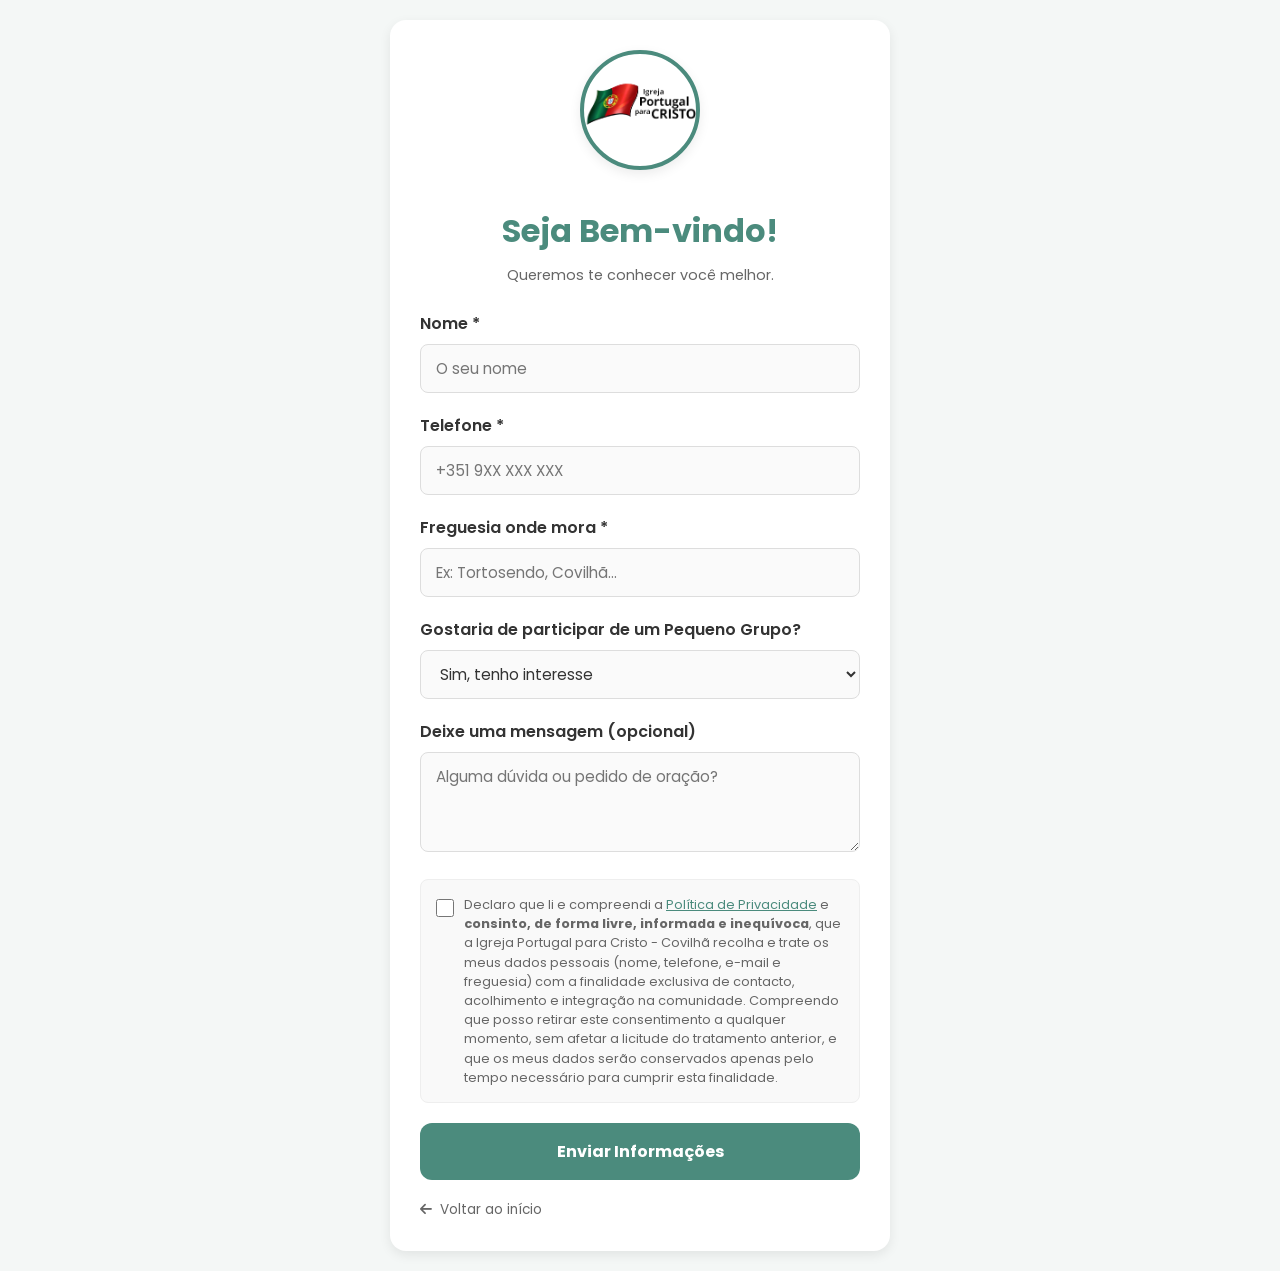
==== formulario.html @ 713c803d "feat forms" ====
<!doctype html>
<html lang="pt-PT">
  <head>
    <meta charset="UTF-8" />
    <meta name="viewport" content="width=device-width, initial-scale=1.0" />
    <title>Novo aqui? - IPPC Covilhã</title>
    <link rel="preconnect" href="https://fonts.googleapis.com" />
    <link rel="preconnect" href="https://fonts.gstatic.com" crossorigin />
    <link
      href="https://fonts.googleapis.com/css2?family=Poppins:wght@400;600;700&display=swap"
      rel="stylesheet"
    />
    <link
      rel="stylesheet"
      href="https://cdnjs.cloudflare.com/ajax/libs/font-awesome/6.4.0/css/all.min.css"
    />
    <link rel="stylesheet" href="style.css" />
  </head>

  <body>
    <main class="container">
      <div class="form-container">
        <!-- Logo -->
        <header class="form-header">
          <img
            src="./assets/IPPC_logo_noBG.png"
            alt="Logo IPP Covilhã"
            class="profile-img"
          />
        </header>

        <h1>Seja Bem-vindo!</h1>
        <p class="subtitle">Queremos te conhecer você melhor.</p>

        <form action="https://api.web3forms.com/submit" method="POST">
          <!-- Chave de acesso do Web3Forms  -->
          <input type="hidden" name="access_key" value="SUA_CHAVE_AQUI" />

          <!-- Nome do remetente que aparecerá no e-mail -->
          <input
            type="hidden"
            name="subject"
            value="Novo Visitante - IPPC Covilhã"
          />
          <input type="hidden" name="from_name" value="Site IPPC Covilhã" />

          <!-- Nome -->
          <div class="form-group">
            <label for="nome">Nome *</label>
            <input
              type="text"
              name="nome"
              id="nome"
              placeholder="O seu nome"
              required
            />
          </div>

          <!-- Telefone -->
          <div class="form-group">
            <label for="telefone">Telefone *</label>
            <input
              type="tel"
              name="telefone"
              id="telefone"
              placeholder="+351 9XX XXX XXX"
              required
            />
          </div>

          <!-- Freguesia -->
          <div class="form-group">
            <label for="freguesia">Freguesia onde mora *</label>
            <input
              type="text"
              name="freguesia"
              id="freguesia"
              placeholder="Ex: Tortosendo, Covilhã..."
              required
            />
          </div>

          <!-- Participar de Pequeno Grupo -->
          <div class="form-group">
            <label for="pequeno_grupo"
              >Gostaria de participar de um Pequeno Grupo?</label
            >
            <select name="pequeno_grupo" id="pequeno_grupo">
              <option value="Sim">Sim, tenho interesse</option>
              <option value="Não">Não, obrigado</option>
              <option value="Talvez">Talvez, gostaria de saber mais</option>
            </select>
          </div>

          <!-- Mensagem -->
          <div class="form-group">
            <label for="mensagem">Deixe uma mensagem (opcional)</label>
            <textarea
              name="mensagem"
              id="mensagem"
              placeholder="Alguma dúvida ou pedido de oração?"
            ></textarea>
          </div>

          <!-- Consentimento RGPD -->
          <div class="consent-group">
            <input
              type="checkbox"
              name="consentimento_rgpd"
              id="consentimento_rgpd"
              value="Sim"
              required
            />
            <label for="consentimento_rgpd">
              Declaro que li e compreendi a
              <a href="politica-privacidade.html" target="_blank"
                >Política de Privacidade</a
              >
              e
              <strong>consinto, de forma livre, informada e inequívoca</strong>,
              que a Igreja Portugal para Cristo - Covilhã recolha e trate os
              meus dados pessoais (nome, telefone, e-mail e freguesia) com a
              finalidade exclusiva de contacto, acolhimento e integração na
              comunidade. Compreendo que posso retirar este consentimento a
              qualquer momento, sem afetar a licitude do tratamento anterior, e
              que os meus dados serão conservados apenas pelo tempo necessário
              para cumprir esta finalidade.
            </label>
          </div>

          <!-- Botão de Envio -->
          <button type="submit" class="btn-submit">Enviar Informações</button>
        </form>

        <a href="index.html" class="btn-back">
          <i class="fas fa-arrow-left"></i> Voltar ao início
        </a>
      </div>
    </main>
  </body>
</html>
---- style.css ----
/*
   VARIÁVEIS DE TEMA PADRÃO
 */
:root {
  --bg-color: #f4f7f6;
  --card-bg: #ffffff;
  --text-color: #333333;
  --text-light: #666666;
  --primary-color: #4b8b7d;
  --shadow: 0 4px 12px rgba(0, 0, 0, 0.08);
  --transition-speed: 0.3s;
}

/* Tema de Natal */
body.theme-christmas {
  --bg-color: #fff3e0;
  --card-bg: #ffffff;
  --text-color: #3e2723;
  --text-light: #5d4037;
  --primary-color: #d32f2f;
}

/* Tema de Páscoa */
body.theme-easter {
  --bg-color: #f3e5f5;
  --card-bg: #ffffff;
  --text-color: #4a148c;
  --text-light: #6a1b9a;
  --primary-color: #9c27b0;
}

/*
   RESET E ESTILOS GERAIS
 */
* {
  margin: 0;
  padding: 0;
  box-sizing: border-box;
}

body {
  font-family: "Poppins", sans-serif;
  background-color: var(--bg-color);
  color: var(--text-color);
  display: flex;
  justify-content: center;
  align-items: center;
  min-height: 100vh;
  padding: 20px;
  transition:
    background-color var(--transition-speed) ease,
    color var(--transition-speed) ease;
}

.container {
  width: 100%;
  max-width: 500px; /* Unificado com o form-container */
  text-align: center;
  animation: fadeIn 0.8s ease-out;
}

/*
   CARD PRINCIPAL (Página de Links)
 */
.page-card {
  width: 100%;
  text-align: center;
  background-color: var(--card-bg);
  padding: 30px;
  border-radius: 16px;
  box-shadow: var(--shadow);
  transition: background-color var(--transition-speed) ease;
}

/*
   CABEÇALHO (Perfil)
 */
.header {
  margin-bottom: 30px;
}

.profile-img {
  width: 120px;
  height: 120px;
  border-radius: 50%;
  object-fit: cover;
  border: 4px solid var(--primary-color);
  margin-bottom: 15px;
  box-shadow: var(--shadow);
  transition: border-color var(--transition-speed) ease;
}

.profile-name {
  font-size: 1.5rem;
  font-weight: 700;
  margin-bottom: 10px;
  color: var(--primary-color);
  transition: color var(--transition-speed) ease;
}

.profile-bio {
  font-size: 0.95rem;
  color: var(--text-light);
  line-height: 1.6;
  transition: color var(--transition-speed) ease;
}

/*
   SEÇÃO DE LINKS
 */
.links-section {
  display: flex;
  flex-direction: column;
  gap: 15px;
}

.link-card {
  display: flex;
  align-items: center;
  justify-content: center;
  gap: 12px;
  padding: 16px 20px;
  background-color: var(--card-bg);
  color: var(--text-color);
  text-decoration: none;
  font-weight: 600;
  border-radius: 12px;
  box-shadow: var(--shadow);
  transition:
    transform var(--transition-speed) ease,
    box-shadow var(--transition-speed) ease,
    background-color var(--transition-speed) ease;
  border: 1px solid rgba(0, 0, 0, 0.05);
}

.link-card i {
  font-size: 1.3rem;
}

.link-card:hover,
.link-card:active {
  transform: translateY(-3px);
  box-shadow: 0 8px 16px rgba(0, 0, 0, 0.12);
}

.link-card.highlight {
  background-color: var(--primary-color);
  color: white;
  transition: background-color var(--transition-speed) ease;
}

.link-card.highlight i {
  color: white;
}

.link-card.youtube i {
  color: #ff0000;
}
.link-card.instagram i {
  color: #e4405f;
}
.link-card.facebook i {
  color: #1877f2;
}
.link-card.location i {
  color: #34a853;
}

/*
   FORMULÁRIO DE NOVO AQUI?
 */
.form-container {
  width: 100%;
  text-align: left;
  background-color: var(--card-bg);
  padding: 30px;
  border-radius: 16px;
  box-shadow: var(--shadow);
  transition: background-color var(--transition-speed) ease;
}

.form-header {
  text-align: center;
  margin-bottom: 15px;
}

.form-logo {
  width: 100px;
  height: 100px;
  border-radius: 50%;
  object-fit: cover;
  border: 4px solid var(--primary-color);
  margin-bottom: 10px;
  display: inline-block;
  box-shadow: var(--shadow);
  transition: border-color var(--transition-speed) ease;
}

.form-container h1 {
  color: var(--primary-color);
  margin-bottom: 10px;
  text-align: center;
  transition: color var(--transition-speed) ease;
}

.form-container .subtitle {
  text-align: center;
  color: var(--text-light);
  margin-bottom: 25px;
  font-size: 0.9rem;
  transition: color var(--transition-speed) ease;
}

.form-group {
  margin-bottom: 20px;
}

.form-group label {
  display: block;
  margin-bottom: 8px;
  font-weight: 600;
  color: var(--text-color);
}

.form-group input[type="text"],
.form-group input[type="tel"],
.form-group input[type="email"],
.form-group textarea,
.form-group select {
  width: 100%;
  padding: 12px 15px;
  border: 1px solid #ddd;
  border-radius: 8px;
  font-family: "Poppins", sans-serif;
  font-size: 0.95rem;
  background-color: #fafafa;
  transition:
    border-color 0.3s ease,
    background-color 0.3s ease;
  color: var(--text-color);
}

.form-group input:focus,
.form-group textarea:focus,
.form-group select:focus {
  outline: none;
  border-color: var(--primary-color);
  background-color: #fff;
}

.form-group textarea {
  resize: vertical;
  min-height: 100px;
}

.consent-group {
  display: flex;
  align-items: flex-start;
  gap: 10px;
  margin-bottom: 20px;
  padding: 15px;
  background-color: #f9f9f9;
  border-radius: 8px;
  border: 1px solid #eee;
}

.consent-group input[type="checkbox"] {
  margin-top: 4px;
  width: 18px;
  height: 18px;
  flex-shrink: 0;
  accent-color: var(--primary-color);
}

.consent-group label {
  font-size: 0.8rem;
  line-height: 1.5;
  color: var(--text-light);
  font-weight: 400;
  cursor: pointer;
}

.consent-group a {
  color: var(--primary-color);
  text-decoration: underline;
}

.btn-submit {
  width: 100%;
  padding: 16px;
  background-color: var(--primary-color);
  color: white;
  border: none;
  border-radius: 12px;
  font-family: "Poppins", sans-serif;
  font-size: 1rem;
  font-weight: 700;
  cursor: pointer;
  transition:
    transform 0.2s ease,
    opacity 0.2s ease;
}

.btn-submit:hover {
  transform: translateY(-2px);
  opacity: 0.9;
}

.btn-back {
  display: inline-flex;
  align-items: center;
  gap: 8px;
  margin-top: 20px;
  color: var(--text-light);
  text-decoration: none;
  font-size: 0.85rem;
  transition: color 0.3s ease;
}

.btn-back:hover {
  color: var(--primary-color);
}

/*
   RODAPÉ
 */
.footer {
  margin-top: 30px;
  padding-top: 20px;
  border-top: 1px solid rgba(0, 0, 0, 0.05);
  font-size: 0.75rem;
  color: var(--text-light);
  transition:
    color var(--transition-speed) ease,
    border-color var(--transition-speed) ease;
}

/*
   RODAPÉ MANGODEV
 */
.credits-area {
  margin-top: 10px;
  display: flex;
  flex-direction: column;
  align-items: center;
  gap: 15px;
}

.developed-by {
  font-family: "Poppins", sans-serif;
  font-size: 13px;
  color: var(--text-light);
}

.developed-by strong {
  color: var(--primary-color);
  transition: color var(--transition-speed) ease;
}

.mangodev-logo {
  max-width: 40px;
  height: auto;
  display: block;
  filter: drop-shadow(0px 2px 4px rgba(0, 0, 0, 0.08));
}

/*
   ANIMAÇÕES
 */
@keyframes fadeIn {
  from {
    opacity: 0;
    transform: translateY(20px);
  }
  to {
    opacity: 1;
    transform: translateY(0);
  }
}
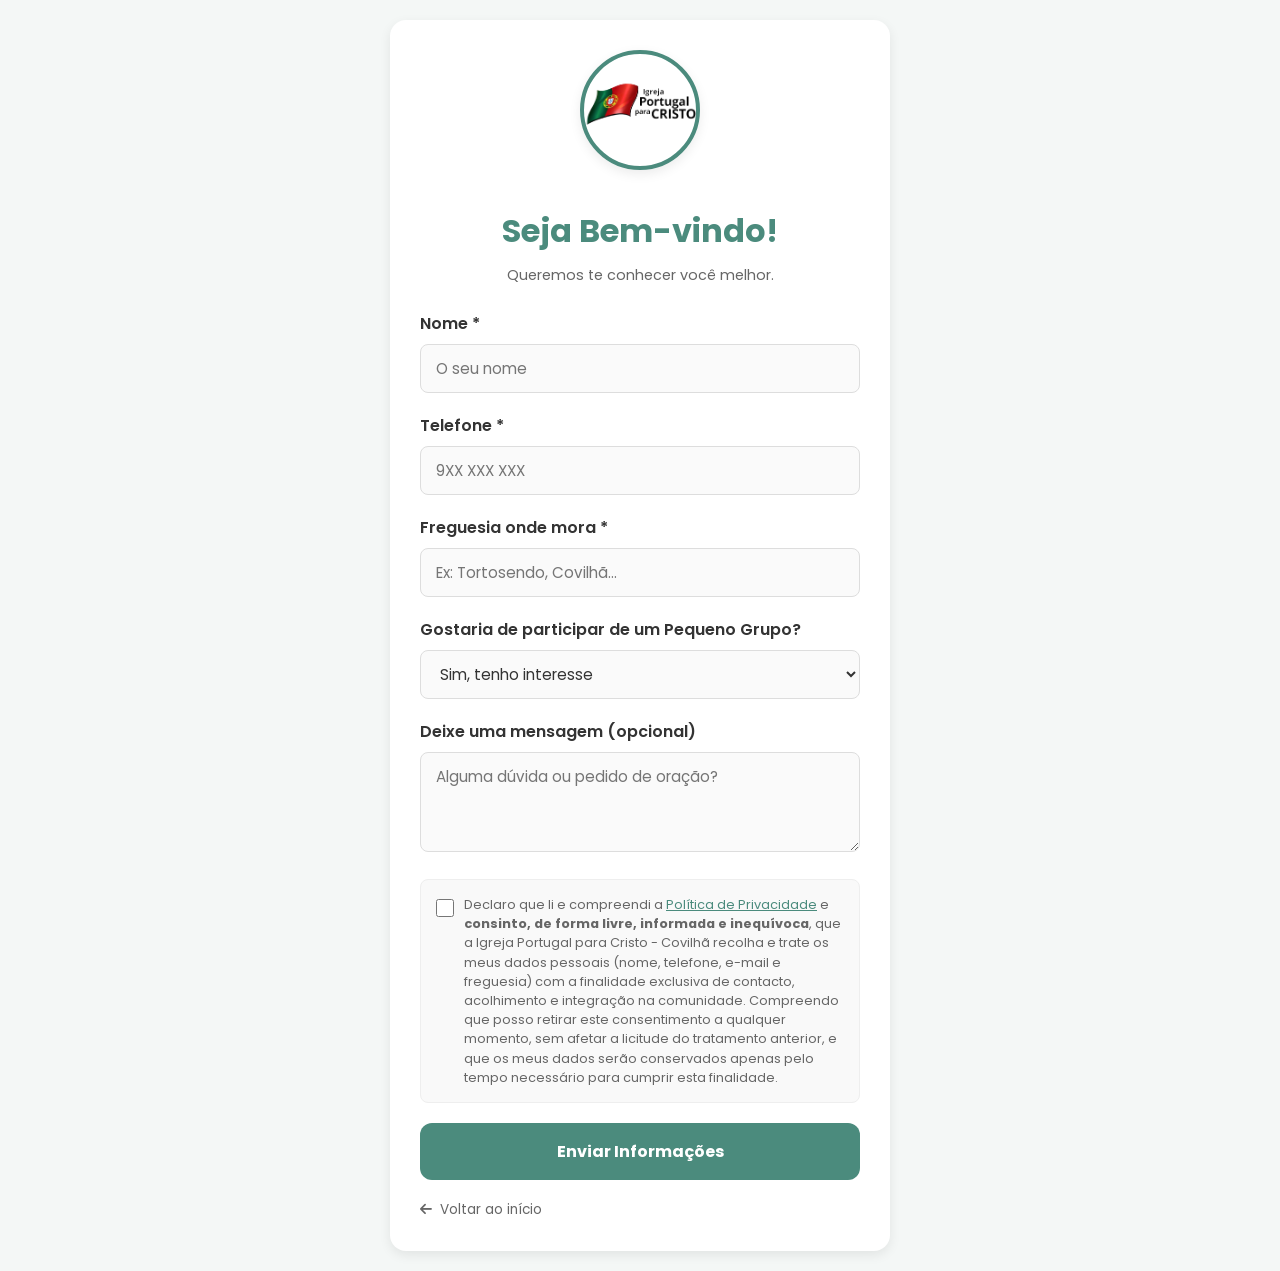
==== commit 8166fdd7: "fix telefone" ====
--- a/formulario.html
+++ b/formulario.html
@@ -34,7 +34,11 @@
 
         <form action="https://api.web3forms.com/submit" method="POST">
           <!-- Chave de acesso do Web3Forms  -->
-          <input type="hidden" name="access_key" value="SUA_CHAVE_AQUI" />
+          <input
+            type="hidden"
+            name="access_key"
+            value="e966dbb3-5388-4ec5-bef2-630bebc1d646"
+          />
 
           <!-- Nome do remetente que aparecerá no e-mail -->
           <input
@@ -63,7 +67,7 @@
               type="tel"
               name="telefone"
               id="telefone"
-              placeholder="+351 9XX XXX XXX"
+              placeholder="9XX XXX XXX"
               required
             />
           </div>
